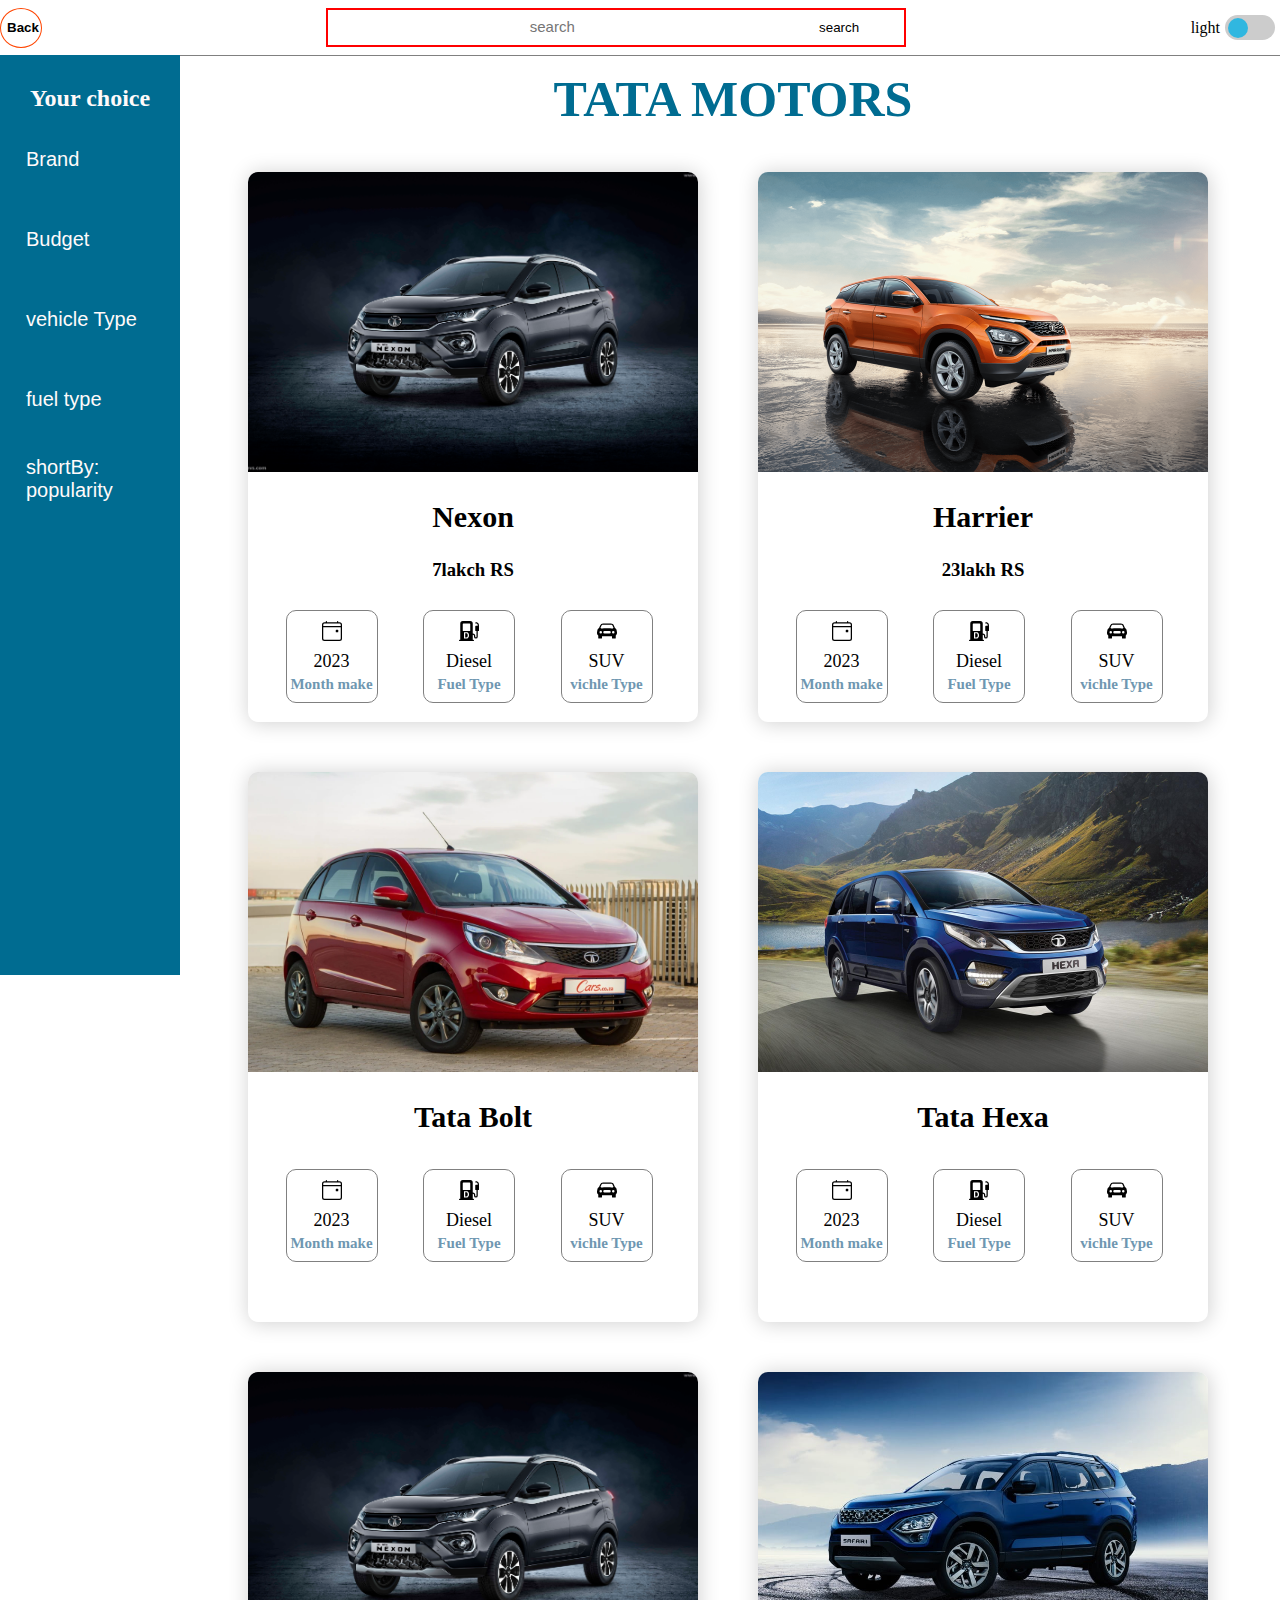
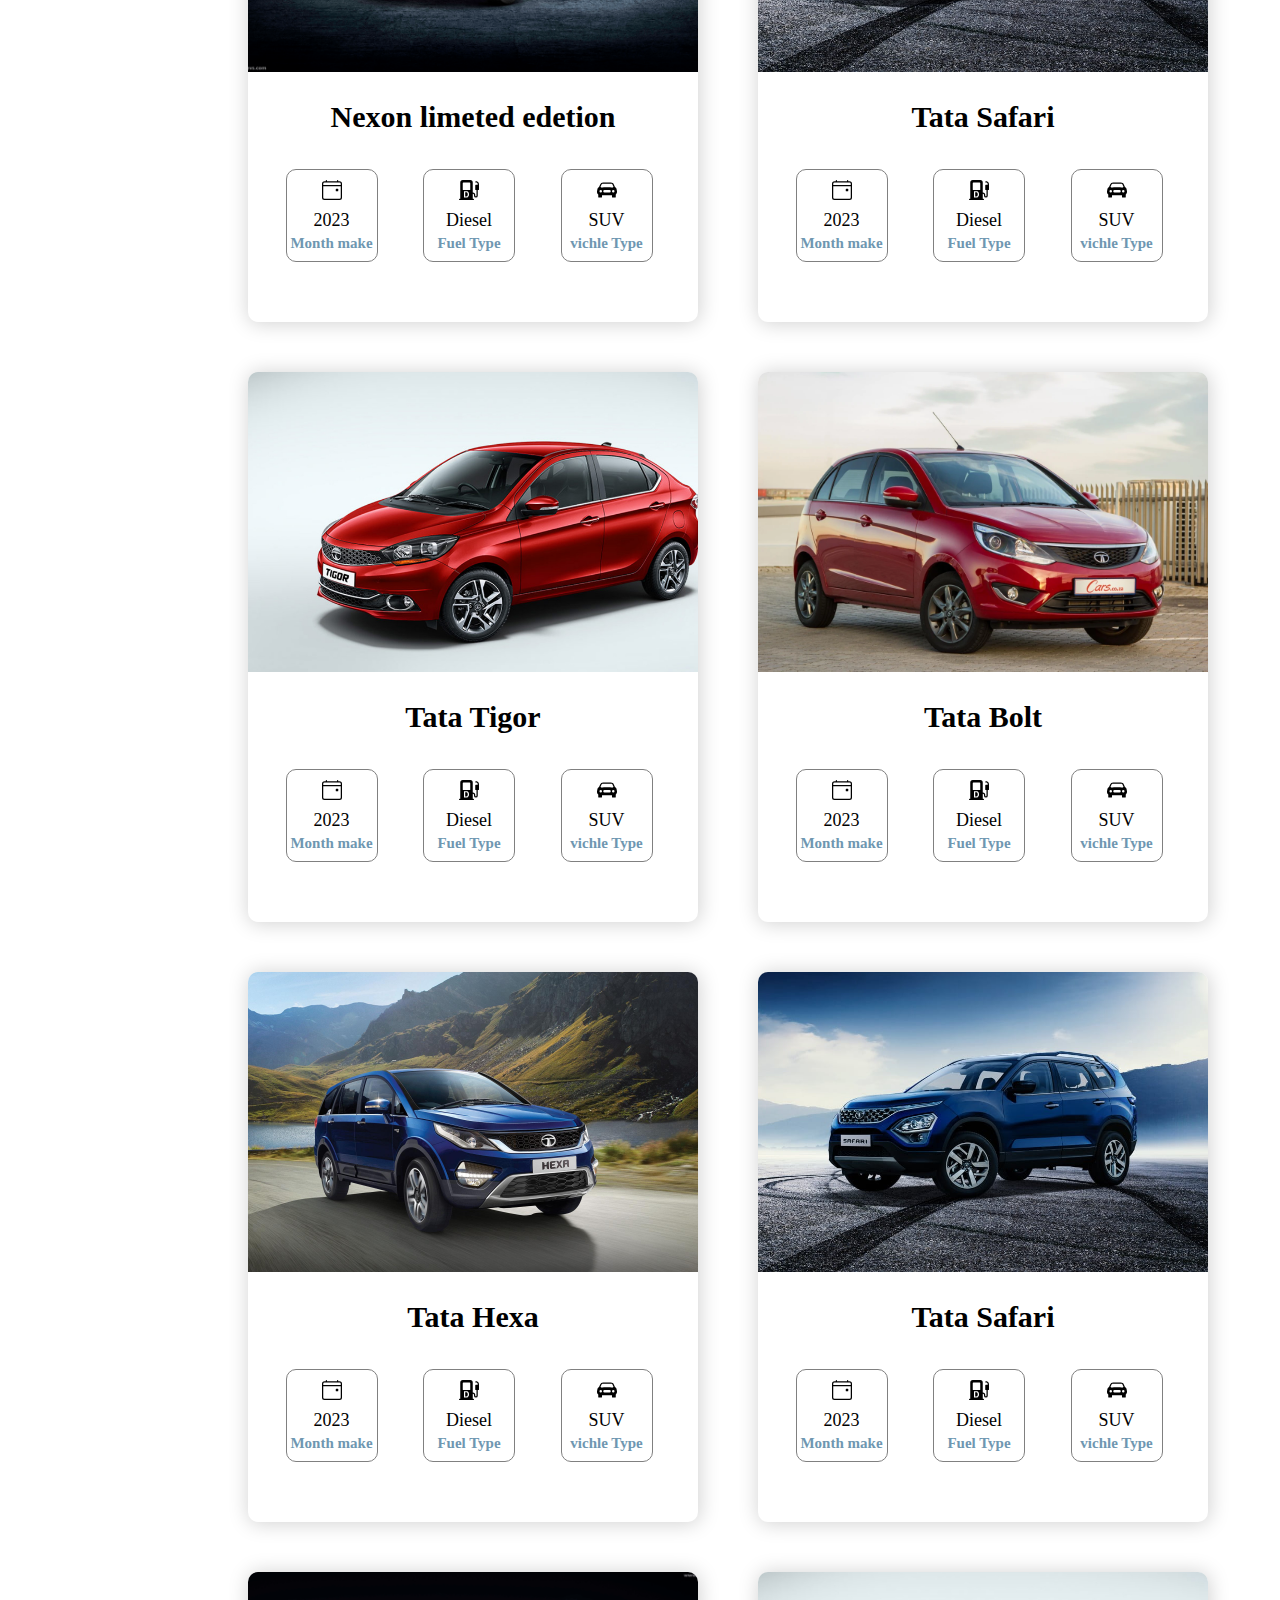
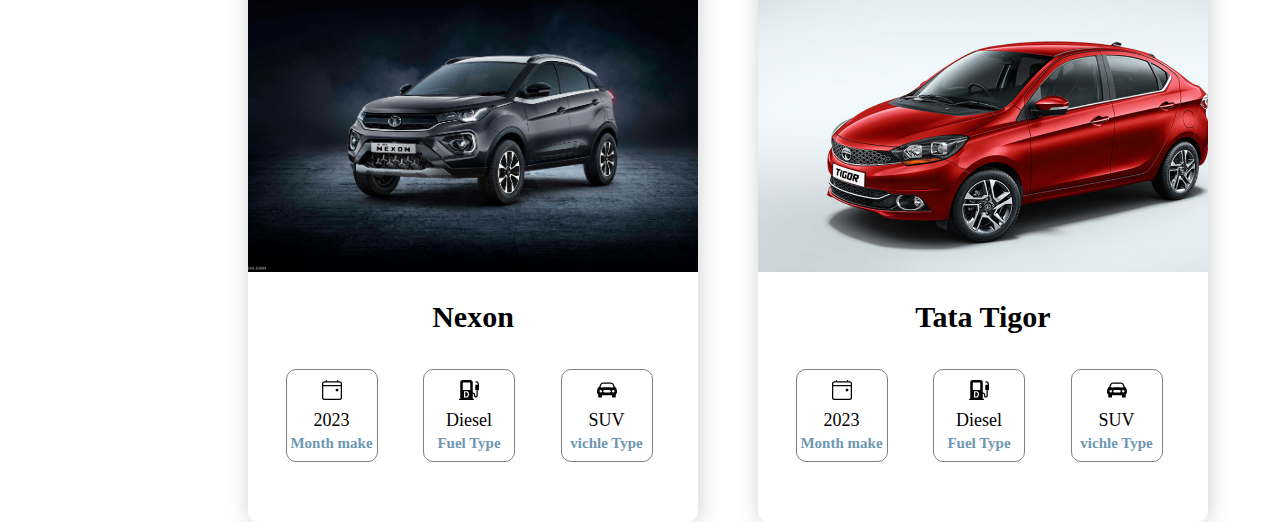
==== newcar.html @ ddf0e942 "first commit" ====
<!DOCTYPE html>
<html lang="en">
  <head>
    <meta charset="UTF-8" />
    <meta name="viewport" content="width=device-width, initial-scale=1.0" />
    <link rel="stylesheet" href="newcar.css" />
    <title>New Car</title>
  </head>
  <body id="bgcolor">
    <div class="root">
      <div class="header">
        <a href="index.html">
        <input type="button" value="Back" id="Back" /> </a>
        <div class="search-bar">
          <input type="search" id="search" placeholder="search" />
          <button type="button">search</button>
        </div>
        <div class="mode">
          <p id="text">light</p>
          <input type="checkbox" id="button" onclick="dark()" />
          <label for="button" class="mode2"> </label>
        </div>
      </div>

      <div class="aside">
        <h2>Your choice</h2>
        <div class="filters">
          <button>Brand</button>
          <button>Budget</button>
          <button>vehicle Type</button>
          <button>fuel type</button>
          <button>shortBy: popularity</button>
        </div>
      </div>
      <div class="heading"><h1>TATA MOTORS</h1></div>
      <div class="contain">
        <div class="cars">
          <img src="Tata-Nexon.jpg" alt="" />
          <h2>Nexon</h2>
          <h3>7lakch RS</h3>

          <div class="vicle-info">
            <div id="month">
              <svg
                xmlns="http://www.w3.org/2000/svg"
                fill="currentColor"
                class="bi bi-calendar4-event"
                viewBox="0 0 16 16"
              >
                <path
                  d="M3.5 0a.5.5 0 0 1 .5.5V1h8V.5a.5.5 0 0 1 1 0V1h1a2 2 0 0 1 2 2v11a2 2 0 0 1-2 2H2a2 2 0 0 1-2-2V3a2 2 0 0 1 2-2h1V.5a.5.5 0 0 1 .5-.5zM2 2a1 1 0 0 0-1 1v1h14V3a1 1 0 0 0-1-1H2zm13 3H1v9a1 1 0 0 0 1 1h12a1 1 0 0 0 1-1V5z"
                />
                <path
                  d="M11 7.5a.5.5 0 0 1 .5-.5h1a.5.5 0 0 1 .5.5v1a.5.5 0 0 1-.5.5h-1a.5.5 0 0 1-.5-.5v-1z"
                />
              </svg>

              <p id="value">2023</p>
              <p id="fixed-p">Month make</p>
            </div>

            <div id="month">
              <svg
                xmlns="http://www.w3.org/2000/svg"
                fill="currentColor"
                class="bi bi-calendar4-event"
                viewBox="0 0 16 16"
              >
                <path
                  d="M4.974 9.806h.692c.306 0 .556.063.75.19.198.127.343.317.437.568.096.252.144.565.144.941 0 .284-.027.53-.083.74-.053.21-.133.386-.241.528a.986.986 0 0 1-.412.315 1.575 1.575 0 0 1-.595.103h-.692V9.806Z"
                />
                <path
                  d="M1 2a2 2 0 0 1 2-2h6a2 2 0 0 1 2 2v8a2 2 0 0 1 2 2v.5a.5.5 0 0 0 1 0V8h-.5a.5.5 0 0 1-.5-.5V4.375a.5.5 0 0 1 .5-.5h1.495c-.011-.476-.053-.894-.201-1.222a.97.97 0 0 0-.394-.458c-.184-.11-.464-.195-.9-.195a.5.5 0 0 1 0-1c.564 0 1.034.11 1.412.336.383.228.634.551.794.907.295.655.294 1.465.294 2.081V7.5a.5.5 0 0 1-.5.5H15v4.5a1.5 1.5 0 0 1-3 0V12a1 1 0 0 0-1-1v4h.5a.5.5 0 0 1 0 1H.5a.5.5 0 0 1 0-1H1V2Zm2 .5v5a.5.5 0 0 0 .5.5h5a.5.5 0 0 0 .5-.5v-5a.5.5 0 0 0-.5-.5h-5a.5.5 0 0 0-.5.5ZM4 9v5h1.796c.496 0 .906-.099 1.23-.297.327-.197.571-.484.732-.86.161-.377.242-.828.242-1.356 0-.525-.08-.973-.242-1.344a1.775 1.775 0 0 0-.725-.85C6.71 9.098 6.296 9 5.796 9H4Z"
                />
              </svg>

              <p id="value">Diesel</p>
              <p id="fixed-p">Fuel Type</p>
            </div>

            <div id="month">
              <svg
                xmlns="http://www.w3.org/2000/svg"
                fill="currentColor"
                class="bi bi-calendar4-event"
                viewBox="0 0 16 16"
              >
                <path
                  d="M2.52 3.515A2.5 2.5 0 0 1 4.82 2h6.362c1 0 1.904.596 2.298 1.515l.792 1.848c.075.175.21.319.38.404.5.25.855.715.965 1.262l.335 1.679c.033.161.049.325.049.49v.413c0 .814-.39 1.543-1 1.997V13.5a.5.5 0 0 1-.5.5h-2a.5.5 0 0 1-.5-.5v-1.338c-1.292.048-2.745.088-4 .088s-2.708-.04-4-.088V13.5a.5.5 0 0 1-.5.5h-2a.5.5 0 0 1-.5-.5v-1.892c-.61-.454-1-1.183-1-1.997v-.413a2.5 2.5 0 0 1 .049-.49l.335-1.68c.11-.546.465-1.012.964-1.261a.807.807 0 0 0 .381-.404l.792-1.848ZM3 10a1 1 0 1 0 0-2 1 1 0 0 0 0 2Zm10 0a1 1 0 1 0 0-2 1 1 0 0 0 0 2ZM6 8a1 1 0 0 0 0 2h4a1 1 0 1 0 0-2H6ZM2.906 5.189a.51.51 0 0 0 .497.731c.91-.073 3.35-.17 4.597-.17 1.247 0 3.688.097 4.597.17a.51.51 0 0 0 .497-.731l-.956-1.913A.5.5 0 0 0 11.691 3H4.309a.5.5 0 0 0-.447.276L2.906 5.19Z"
                />
              </svg>

              <p id="value">SUV</p>
              <p id="fixed-p">vichle Type</p>
            </div>
          </div>
        </div>

        <div class="cars">
          <img src="tata harrier.png" alt="" />
        
          <h2>Harrier</h2>
          <h3>23lakh RS</h3>
          <div class="vicle-info">
            <div id="month">
              <svg
                xmlns="http://www.w3.org/2000/svg"
                fill="currentColor"
                class="bi bi-calendar4-event"
                viewBox="0 0 16 16"
              >
                <path
                  d="M3.5 0a.5.5 0 0 1 .5.5V1h8V.5a.5.5 0 0 1 1 0V1h1a2 2 0 0 1 2 2v11a2 2 0 0 1-2 2H2a2 2 0 0 1-2-2V3a2 2 0 0 1 2-2h1V.5a.5.5 0 0 1 .5-.5zM2 2a1 1 0 0 0-1 1v1h14V3a1 1 0 0 0-1-1H2zm13 3H1v9a1 1 0 0 0 1 1h12a1 1 0 0 0 1-1V5z"
                />
                <path
                  d="M11 7.5a.5.5 0 0 1 .5-.5h1a.5.5 0 0 1 .5.5v1a.5.5 0 0 1-.5.5h-1a.5.5 0 0 1-.5-.5v-1z"
                />
              </svg>

              <p id="value">2023</p>
              <p id="fixed-p">Month make</p>
            </div>

            <div id="month">
              <svg
                xmlns="http://www.w3.org/2000/svg"
                fill="currentColor"
                class="bi bi-calendar4-event"
                viewBox="0 0 16 16"
              >
                <path
                  d="M4.974 9.806h.692c.306 0 .556.063.75.19.198.127.343.317.437.568.096.252.144.565.144.941 0 .284-.027.53-.083.74-.053.21-.133.386-.241.528a.986.986 0 0 1-.412.315 1.575 1.575 0 0 1-.595.103h-.692V9.806Z"
                />
                <path
                  d="M1 2a2 2 0 0 1 2-2h6a2 2 0 0 1 2 2v8a2 2 0 0 1 2 2v.5a.5.5 0 0 0 1 0V8h-.5a.5.5 0 0 1-.5-.5V4.375a.5.5 0 0 1 .5-.5h1.495c-.011-.476-.053-.894-.201-1.222a.97.97 0 0 0-.394-.458c-.184-.11-.464-.195-.9-.195a.5.5 0 0 1 0-1c.564 0 1.034.11 1.412.336.383.228.634.551.794.907.295.655.294 1.465.294 2.081V7.5a.5.5 0 0 1-.5.5H15v4.5a1.5 1.5 0 0 1-3 0V12a1 1 0 0 0-1-1v4h.5a.5.5 0 0 1 0 1H.5a.5.5 0 0 1 0-1H1V2Zm2 .5v5a.5.5 0 0 0 .5.5h5a.5.5 0 0 0 .5-.5v-5a.5.5 0 0 0-.5-.5h-5a.5.5 0 0 0-.5.5ZM4 9v5h1.796c.496 0 .906-.099 1.23-.297.327-.197.571-.484.732-.86.161-.377.242-.828.242-1.356 0-.525-.08-.973-.242-1.344a1.775 1.775 0 0 0-.725-.85C6.71 9.098 6.296 9 5.796 9H4Z"
                />
              </svg>

              <p id="value">Diesel</p>
              <p id="fixed-p">Fuel Type</p>
            </div>

            <div id="month">
              <svg
                xmlns="http://www.w3.org/2000/svg"
                fill="currentColor"
                class="bi bi-calendar4-event"
                viewBox="0 0 16 16"
              >
                <path
                  d="M2.52 3.515A2.5 2.5 0 0 1 4.82 2h6.362c1 0 1.904.596 2.298 1.515l.792 1.848c.075.175.21.319.38.404.5.25.855.715.965 1.262l.335 1.679c.033.161.049.325.049.49v.413c0 .814-.39 1.543-1 1.997V13.5a.5.5 0 0 1-.5.5h-2a.5.5 0 0 1-.5-.5v-1.338c-1.292.048-2.745.088-4 .088s-2.708-.04-4-.088V13.5a.5.5 0 0 1-.5.5h-2a.5.5 0 0 1-.5-.5v-1.892c-.61-.454-1-1.183-1-1.997v-.413a2.5 2.5 0 0 1 .049-.49l.335-1.68c.11-.546.465-1.012.964-1.261a.807.807 0 0 0 .381-.404l.792-1.848ZM3 10a1 1 0 1 0 0-2 1 1 0 0 0 0 2Zm10 0a1 1 0 1 0 0-2 1 1 0 0 0 0 2ZM6 8a1 1 0 0 0 0 2h4a1 1 0 1 0 0-2H6ZM2.906 5.189a.51.51 0 0 0 .497.731c.91-.073 3.35-.17 4.597-.17 1.247 0 3.688.097 4.597.17a.51.51 0 0 0 .497-.731l-.956-1.913A.5.5 0 0 0 11.691 3H4.309a.5.5 0 0 0-.447.276L2.906 5.19Z"
                />
              </svg>

              <p id="value">SUV</p>
              <p id="fixed-p">vichle Type</p>
            </div>
          </div>
        </div>

        <div class="cars">
          <img src="Tata-Bolt.webp" alt="" />
          <h2>Tata Bolt</h2>
          <div class="vicle-info">
            <div id="month">
              <svg
                xmlns="http://www.w3.org/2000/svg"
                fill="currentColor"
                class="bi bi-calendar4-event"
                viewBox="0 0 16 16"
              >
                <path
                  d="M3.5 0a.5.5 0 0 1 .5.5V1h8V.5a.5.5 0 0 1 1 0V1h1a2 2 0 0 1 2 2v11a2 2 0 0 1-2 2H2a2 2 0 0 1-2-2V3a2 2 0 0 1 2-2h1V.5a.5.5 0 0 1 .5-.5zM2 2a1 1 0 0 0-1 1v1h14V3a1 1 0 0 0-1-1H2zm13 3H1v9a1 1 0 0 0 1 1h12a1 1 0 0 0 1-1V5z"
                />
                <path
                  d="M11 7.5a.5.5 0 0 1 .5-.5h1a.5.5 0 0 1 .5.5v1a.5.5 0 0 1-.5.5h-1a.5.5 0 0 1-.5-.5v-1z"
                />
              </svg>

              <p id="value">2023</p>
              <p id="fixed-p">Month make</p>
            </div>

            <div id="month">
              <svg
                xmlns="http://www.w3.org/2000/svg"
                fill="currentColor"
                class="bi bi-calendar4-event"
                viewBox="0 0 16 16"
              >
                <path
                  d="M4.974 9.806h.692c.306 0 .556.063.75.19.198.127.343.317.437.568.096.252.144.565.144.941 0 .284-.027.53-.083.74-.053.21-.133.386-.241.528a.986.986 0 0 1-.412.315 1.575 1.575 0 0 1-.595.103h-.692V9.806Z"
                />
                <path
                  d="M1 2a2 2 0 0 1 2-2h6a2 2 0 0 1 2 2v8a2 2 0 0 1 2 2v.5a.5.5 0 0 0 1 0V8h-.5a.5.5 0 0 1-.5-.5V4.375a.5.5 0 0 1 .5-.5h1.495c-.011-.476-.053-.894-.201-1.222a.97.97 0 0 0-.394-.458c-.184-.11-.464-.195-.9-.195a.5.5 0 0 1 0-1c.564 0 1.034.11 1.412.336.383.228.634.551.794.907.295.655.294 1.465.294 2.081V7.5a.5.5 0 0 1-.5.5H15v4.5a1.5 1.5 0 0 1-3 0V12a1 1 0 0 0-1-1v4h.5a.5.5 0 0 1 0 1H.5a.5.5 0 0 1 0-1H1V2Zm2 .5v5a.5.5 0 0 0 .5.5h5a.5.5 0 0 0 .5-.5v-5a.5.5 0 0 0-.5-.5h-5a.5.5 0 0 0-.5.5ZM4 9v5h1.796c.496 0 .906-.099 1.23-.297.327-.197.571-.484.732-.86.161-.377.242-.828.242-1.356 0-.525-.08-.973-.242-1.344a1.775 1.775 0 0 0-.725-.85C6.71 9.098 6.296 9 5.796 9H4Z"
                />
              </svg>

              <p id="value">Diesel</p>
              <p id="fixed-p">Fuel Type</p>
            </div>

            <div id="month">
              <svg
                xmlns="http://www.w3.org/2000/svg"
                fill="currentColor"
                class="bi bi-calendar4-event"
                viewBox="0 0 16 16"
              >
                <path
                  d="M2.52 3.515A2.5 2.5 0 0 1 4.82 2h6.362c1 0 1.904.596 2.298 1.515l.792 1.848c.075.175.21.319.38.404.5.25.855.715.965 1.262l.335 1.679c.033.161.049.325.049.49v.413c0 .814-.39 1.543-1 1.997V13.5a.5.5 0 0 1-.5.5h-2a.5.5 0 0 1-.5-.5v-1.338c-1.292.048-2.745.088-4 .088s-2.708-.04-4-.088V13.5a.5.5 0 0 1-.5.5h-2a.5.5 0 0 1-.5-.5v-1.892c-.61-.454-1-1.183-1-1.997v-.413a2.5 2.5 0 0 1 .049-.49l.335-1.68c.11-.546.465-1.012.964-1.261a.807.807 0 0 0 .381-.404l.792-1.848ZM3 10a1 1 0 1 0 0-2 1 1 0 0 0 0 2Zm10 0a1 1 0 1 0 0-2 1 1 0 0 0 0 2ZM6 8a1 1 0 0 0 0 2h4a1 1 0 1 0 0-2H6ZM2.906 5.189a.51.51 0 0 0 .497.731c.91-.073 3.35-.17 4.597-.17 1.247 0 3.688.097 4.597.17a.51.51 0 0 0 .497-.731l-.956-1.913A.5.5 0 0 0 11.691 3H4.309a.5.5 0 0 0-.447.276L2.906 5.19Z"
                />
              </svg>

              <p id="value">SUV</p>
              <p id="fixed-p">vichle Type</p>
            </div>
          </div>
        </div>

        <div class="cars">
          <img src="tata-hexa.jpg" alt="" />
          <h2>Tata Hexa</h2>
          <div class="vicle-info">
            <div id="month">
              <svg
                xmlns="http://www.w3.org/2000/svg"
                fill="currentColor"
                class="bi bi-calendar4-event"
                viewBox="0 0 16 16"
              >
                <path
                  d="M3.5 0a.5.5 0 0 1 .5.5V1h8V.5a.5.5 0 0 1 1 0V1h1a2 2 0 0 1 2 2v11a2 2 0 0 1-2 2H2a2 2 0 0 1-2-2V3a2 2 0 0 1 2-2h1V.5a.5.5 0 0 1 .5-.5zM2 2a1 1 0 0 0-1 1v1h14V3a1 1 0 0 0-1-1H2zm13 3H1v9a1 1 0 0 0 1 1h12a1 1 0 0 0 1-1V5z"
                />
                <path
                  d="M11 7.5a.5.5 0 0 1 .5-.5h1a.5.5 0 0 1 .5.5v1a.5.5 0 0 1-.5.5h-1a.5.5 0 0 1-.5-.5v-1z"
                />
              </svg>

              <p id="value">2023</p>
              <p id="fixed-p">Month make</p>
            </div>

            <div id="month">
              <svg
                xmlns="http://www.w3.org/2000/svg"
                fill="currentColor"
                class="bi bi-calendar4-event"
                viewBox="0 0 16 16"
              >
                <path
                  d="M4.974 9.806h.692c.306 0 .556.063.75.19.198.127.343.317.437.568.096.252.144.565.144.941 0 .284-.027.53-.083.74-.053.21-.133.386-.241.528a.986.986 0 0 1-.412.315 1.575 1.575 0 0 1-.595.103h-.692V9.806Z"
                />
                <path
                  d="M1 2a2 2 0 0 1 2-2h6a2 2 0 0 1 2 2v8a2 2 0 0 1 2 2v.5a.5.5 0 0 0 1 0V8h-.5a.5.5 0 0 1-.5-.5V4.375a.5.5 0 0 1 .5-.5h1.495c-.011-.476-.053-.894-.201-1.222a.97.97 0 0 0-.394-.458c-.184-.11-.464-.195-.9-.195a.5.5 0 0 1 0-1c.564 0 1.034.11 1.412.336.383.228.634.551.794.907.295.655.294 1.465.294 2.081V7.5a.5.5 0 0 1-.5.5H15v4.5a1.5 1.5 0 0 1-3 0V12a1 1 0 0 0-1-1v4h.5a.5.5 0 0 1 0 1H.5a.5.5 0 0 1 0-1H1V2Zm2 .5v5a.5.5 0 0 0 .5.5h5a.5.5 0 0 0 .5-.5v-5a.5.5 0 0 0-.5-.5h-5a.5.5 0 0 0-.5.5ZM4 9v5h1.796c.496 0 .906-.099 1.23-.297.327-.197.571-.484.732-.86.161-.377.242-.828.242-1.356 0-.525-.08-.973-.242-1.344a1.775 1.775 0 0 0-.725-.85C6.71 9.098 6.296 9 5.796 9H4Z"
                />
              </svg>

              <p id="value">Diesel</p>
              <p id="fixed-p">Fuel Type</p>
            </div>

            <div id="month">
              <svg
                xmlns="http://www.w3.org/2000/svg"
                fill="currentColor"
                class="bi bi-calendar4-event"
                viewBox="0 0 16 16"
              >
                <path
                  d="M2.52 3.515A2.5 2.5 0 0 1 4.82 2h6.362c1 0 1.904.596 2.298 1.515l.792 1.848c.075.175.21.319.38.404.5.25.855.715.965 1.262l.335 1.679c.033.161.049.325.049.49v.413c0 .814-.39 1.543-1 1.997V13.5a.5.5 0 0 1-.5.5h-2a.5.5 0 0 1-.5-.5v-1.338c-1.292.048-2.745.088-4 .088s-2.708-.04-4-.088V13.5a.5.5 0 0 1-.5.5h-2a.5.5 0 0 1-.5-.5v-1.892c-.61-.454-1-1.183-1-1.997v-.413a2.5 2.5 0 0 1 .049-.49l.335-1.68c.11-.546.465-1.012.964-1.261a.807.807 0 0 0 .381-.404l.792-1.848ZM3 10a1 1 0 1 0 0-2 1 1 0 0 0 0 2Zm10 0a1 1 0 1 0 0-2 1 1 0 0 0 0 2ZM6 8a1 1 0 0 0 0 2h4a1 1 0 1 0 0-2H6ZM2.906 5.189a.51.51 0 0 0 .497.731c.91-.073 3.35-.17 4.597-.17 1.247 0 3.688.097 4.597.17a.51.51 0 0 0 .497-.731l-.956-1.913A.5.5 0 0 0 11.691 3H4.309a.5.5 0 0 0-.447.276L2.906 5.19Z"
                />
              </svg>

              <p id="value">SUV</p>
              <p id="fixed-p">vichle Type</p>
            </div>
          </div>
        </div>

        <div class="cars">
          <img src="Tata-Nexon.jpg" alt="" />
          <h2>Nexon limeted edetion</h2>
          <div class="vicle-info">
            <div id="month">
              <svg
                xmlns="http://www.w3.org/2000/svg"
                fill="currentColor"
                class="bi bi-calendar4-event"
                viewBox="0 0 16 16"
              >
                <path
                  d="M3.5 0a.5.5 0 0 1 .5.5V1h8V.5a.5.5 0 0 1 1 0V1h1a2 2 0 0 1 2 2v11a2 2 0 0 1-2 2H2a2 2 0 0 1-2-2V3a2 2 0 0 1 2-2h1V.5a.5.5 0 0 1 .5-.5zM2 2a1 1 0 0 0-1 1v1h14V3a1 1 0 0 0-1-1H2zm13 3H1v9a1 1 0 0 0 1 1h12a1 1 0 0 0 1-1V5z"
                />
                <path
                  d="M11 7.5a.5.5 0 0 1 .5-.5h1a.5.5 0 0 1 .5.5v1a.5.5 0 0 1-.5.5h-1a.5.5 0 0 1-.5-.5v-1z"
                />
              </svg>

              <p id="value">2023</p>
              <p id="fixed-p">Month make</p>
            </div>

            <div id="month">
              <svg
                xmlns="http://www.w3.org/2000/svg"
                fill="currentColor"
                class="bi bi-calendar4-event"
                viewBox="0 0 16 16"
              >
                <path
                  d="M4.974 9.806h.692c.306 0 .556.063.75.19.198.127.343.317.437.568.096.252.144.565.144.941 0 .284-.027.53-.083.74-.053.21-.133.386-.241.528a.986.986 0 0 1-.412.315 1.575 1.575 0 0 1-.595.103h-.692V9.806Z"
                />
                <path
                  d="M1 2a2 2 0 0 1 2-2h6a2 2 0 0 1 2 2v8a2 2 0 0 1 2 2v.5a.5.5 0 0 0 1 0V8h-.5a.5.5 0 0 1-.5-.5V4.375a.5.5 0 0 1 .5-.5h1.495c-.011-.476-.053-.894-.201-1.222a.97.97 0 0 0-.394-.458c-.184-.11-.464-.195-.9-.195a.5.5 0 0 1 0-1c.564 0 1.034.11 1.412.336.383.228.634.551.794.907.295.655.294 1.465.294 2.081V7.5a.5.5 0 0 1-.5.5H15v4.5a1.5 1.5 0 0 1-3 0V12a1 1 0 0 0-1-1v4h.5a.5.5 0 0 1 0 1H.5a.5.5 0 0 1 0-1H1V2Zm2 .5v5a.5.5 0 0 0 .5.5h5a.5.5 0 0 0 .5-.5v-5a.5.5 0 0 0-.5-.5h-5a.5.5 0 0 0-.5.5ZM4 9v5h1.796c.496 0 .906-.099 1.23-.297.327-.197.571-.484.732-.86.161-.377.242-.828.242-1.356 0-.525-.08-.973-.242-1.344a1.775 1.775 0 0 0-.725-.85C6.71 9.098 6.296 9 5.796 9H4Z"
                />
              </svg>

              <p id="value">Diesel</p>
              <p id="fixed-p">Fuel Type</p>
            </div>

            <div id="month">
              <svg
                xmlns="http://www.w3.org/2000/svg"
                fill="currentColor"
                class="bi bi-calendar4-event"
                viewBox="0 0 16 16"
              >
                <path
                  d="M2.52 3.515A2.5 2.5 0 0 1 4.82 2h6.362c1 0 1.904.596 2.298 1.515l.792 1.848c.075.175.21.319.38.404.5.25.855.715.965 1.262l.335 1.679c.033.161.049.325.049.49v.413c0 .814-.39 1.543-1 1.997V13.5a.5.5 0 0 1-.5.5h-2a.5.5 0 0 1-.5-.5v-1.338c-1.292.048-2.745.088-4 .088s-2.708-.04-4-.088V13.5a.5.5 0 0 1-.5.5h-2a.5.5 0 0 1-.5-.5v-1.892c-.61-.454-1-1.183-1-1.997v-.413a2.5 2.5 0 0 1 .049-.49l.335-1.68c.11-.546.465-1.012.964-1.261a.807.807 0 0 0 .381-.404l.792-1.848ZM3 10a1 1 0 1 0 0-2 1 1 0 0 0 0 2Zm10 0a1 1 0 1 0 0-2 1 1 0 0 0 0 2ZM6 8a1 1 0 0 0 0 2h4a1 1 0 1 0 0-2H6ZM2.906 5.189a.51.51 0 0 0 .497.731c.91-.073 3.35-.17 4.597-.17 1.247 0 3.688.097 4.597.17a.51.51 0 0 0 .497-.731l-.956-1.913A.5.5 0 0 0 11.691 3H4.309a.5.5 0 0 0-.447.276L2.906 5.19Z"
                />
              </svg>

              <p id="value">SUV</p>
              <p id="fixed-p">vichle Type</p>
            </div>
          </div>
        </div>

        <div class="cars">
          <img src="Tata-Safari  1.jpg" alt="" />
          <h2>Tata Safari</h2>
          <div class="vicle-info">
            <div id="month">
              <svg
                xmlns="http://www.w3.org/2000/svg"
                fill="currentColor"
                class="bi bi-calendar4-event"
                viewBox="0 0 16 16"
              >
                <path
                  d="M3.5 0a.5.5 0 0 1 .5.5V1h8V.5a.5.5 0 0 1 1 0V1h1a2 2 0 0 1 2 2v11a2 2 0 0 1-2 2H2a2 2 0 0 1-2-2V3a2 2 0 0 1 2-2h1V.5a.5.5 0 0 1 .5-.5zM2 2a1 1 0 0 0-1 1v1h14V3a1 1 0 0 0-1-1H2zm13 3H1v9a1 1 0 0 0 1 1h12a1 1 0 0 0 1-1V5z"
                />
                <path
                  d="M11 7.5a.5.5 0 0 1 .5-.5h1a.5.5 0 0 1 .5.5v1a.5.5 0 0 1-.5.5h-1a.5.5 0 0 1-.5-.5v-1z"
                />
              </svg>

              <p id="value">2023</p>
              <p id="fixed-p">Month make</p>
            </div>

            <div id="month">
              <svg
                xmlns="http://www.w3.org/2000/svg"
                fill="currentColor"
                class="bi bi-calendar4-event"
                viewBox="0 0 16 16"
              >
                <path
                  d="M4.974 9.806h.692c.306 0 .556.063.75.19.198.127.343.317.437.568.096.252.144.565.144.941 0 .284-.027.53-.083.74-.053.21-.133.386-.241.528a.986.986 0 0 1-.412.315 1.575 1.575 0 0 1-.595.103h-.692V9.806Z"
                />
                <path
                  d="M1 2a2 2 0 0 1 2-2h6a2 2 0 0 1 2 2v8a2 2 0 0 1 2 2v.5a.5.5 0 0 0 1 0V8h-.5a.5.5 0 0 1-.5-.5V4.375a.5.5 0 0 1 .5-.5h1.495c-.011-.476-.053-.894-.201-1.222a.97.97 0 0 0-.394-.458c-.184-.11-.464-.195-.9-.195a.5.5 0 0 1 0-1c.564 0 1.034.11 1.412.336.383.228.634.551.794.907.295.655.294 1.465.294 2.081V7.5a.5.5 0 0 1-.5.5H15v4.5a1.5 1.5 0 0 1-3 0V12a1 1 0 0 0-1-1v4h.5a.5.5 0 0 1 0 1H.5a.5.5 0 0 1 0-1H1V2Zm2 .5v5a.5.5 0 0 0 .5.5h5a.5.5 0 0 0 .5-.5v-5a.5.5 0 0 0-.5-.5h-5a.5.5 0 0 0-.5.5ZM4 9v5h1.796c.496 0 .906-.099 1.23-.297.327-.197.571-.484.732-.86.161-.377.242-.828.242-1.356 0-.525-.08-.973-.242-1.344a1.775 1.775 0 0 0-.725-.85C6.71 9.098 6.296 9 5.796 9H4Z"
                />
              </svg>

              <p id="value">Diesel</p>
              <p id="fixed-p">Fuel Type</p>
            </div>

            <div id="month">
              <svg
                xmlns="http://www.w3.org/2000/svg"
                fill="currentColor"
                class="bi bi-calendar4-event"
                viewBox="0 0 16 16"
              >
                <path
                  d="M2.52 3.515A2.5 2.5 0 0 1 4.82 2h6.362c1 0 1.904.596 2.298 1.515l.792 1.848c.075.175.21.319.38.404.5.25.855.715.965 1.262l.335 1.679c.033.161.049.325.049.49v.413c0 .814-.39 1.543-1 1.997V13.5a.5.5 0 0 1-.5.5h-2a.5.5 0 0 1-.5-.5v-1.338c-1.292.048-2.745.088-4 .088s-2.708-.04-4-.088V13.5a.5.5 0 0 1-.5.5h-2a.5.5 0 0 1-.5-.5v-1.892c-.61-.454-1-1.183-1-1.997v-.413a2.5 2.5 0 0 1 .049-.49l.335-1.68c.11-.546.465-1.012.964-1.261a.807.807 0 0 0 .381-.404l.792-1.848ZM3 10a1 1 0 1 0 0-2 1 1 0 0 0 0 2Zm10 0a1 1 0 1 0 0-2 1 1 0 0 0 0 2ZM6 8a1 1 0 0 0 0 2h4a1 1 0 1 0 0-2H6ZM2.906 5.189a.51.51 0 0 0 .497.731c.91-.073 3.35-.17 4.597-.17 1.247 0 3.688.097 4.597.17a.51.51 0 0 0 .497-.731l-.956-1.913A.5.5 0 0 0 11.691 3H4.309a.5.5 0 0 0-.447.276L2.906 5.19Z"
                />
              </svg>

              <p id="value">SUV</p>
              <p id="fixed-p">vichle Type</p>
            </div>
          </div>
        </div>

        <div class="cars">
          <img src="Tata_Tigor.jpg" alt="" />
          <h2>Tata Tigor</h2>
          <div class="vicle-info">
            <div id="month">
              <svg
                xmlns="http://www.w3.org/2000/svg"
                fill="currentColor"
                class="bi bi-calendar4-event"
                viewBox="0 0 16 16"
              >
                <path
                  d="M3.5 0a.5.5 0 0 1 .5.5V1h8V.5a.5.5 0 0 1 1 0V1h1a2 2 0 0 1 2 2v11a2 2 0 0 1-2 2H2a2 2 0 0 1-2-2V3a2 2 0 0 1 2-2h1V.5a.5.5 0 0 1 .5-.5zM2 2a1 1 0 0 0-1 1v1h14V3a1 1 0 0 0-1-1H2zm13 3H1v9a1 1 0 0 0 1 1h12a1 1 0 0 0 1-1V5z"
                />
                <path
                  d="M11 7.5a.5.5 0 0 1 .5-.5h1a.5.5 0 0 1 .5.5v1a.5.5 0 0 1-.5.5h-1a.5.5 0 0 1-.5-.5v-1z"
                />
              </svg>

              <p id="value">2023</p>
              <p id="fixed-p">Month make</p>
            </div>

            <div id="month">
              <svg
                xmlns="http://www.w3.org/2000/svg"
                fill="currentColor"
                class="bi bi-calendar4-event"
                viewBox="0 0 16 16"
              >
                <path
                  d="M4.974 9.806h.692c.306 0 .556.063.75.19.198.127.343.317.437.568.096.252.144.565.144.941 0 .284-.027.53-.083.74-.053.21-.133.386-.241.528a.986.986 0 0 1-.412.315 1.575 1.575 0 0 1-.595.103h-.692V9.806Z"
                />
                <path
                  d="M1 2a2 2 0 0 1 2-2h6a2 2 0 0 1 2 2v8a2 2 0 0 1 2 2v.5a.5.5 0 0 0 1 0V8h-.5a.5.5 0 0 1-.5-.5V4.375a.5.5 0 0 1 .5-.5h1.495c-.011-.476-.053-.894-.201-1.222a.97.97 0 0 0-.394-.458c-.184-.11-.464-.195-.9-.195a.5.5 0 0 1 0-1c.564 0 1.034.11 1.412.336.383.228.634.551.794.907.295.655.294 1.465.294 2.081V7.5a.5.5 0 0 1-.5.5H15v4.5a1.5 1.5 0 0 1-3 0V12a1 1 0 0 0-1-1v4h.5a.5.5 0 0 1 0 1H.5a.5.5 0 0 1 0-1H1V2Zm2 .5v5a.5.5 0 0 0 .5.5h5a.5.5 0 0 0 .5-.5v-5a.5.5 0 0 0-.5-.5h-5a.5.5 0 0 0-.5.5ZM4 9v5h1.796c.496 0 .906-.099 1.23-.297.327-.197.571-.484.732-.86.161-.377.242-.828.242-1.356 0-.525-.08-.973-.242-1.344a1.775 1.775 0 0 0-.725-.85C6.71 9.098 6.296 9 5.796 9H4Z"
                />
              </svg>

              <p id="value">Diesel</p>
              <p id="fixed-p">Fuel Type</p>
            </div>

            <div id="month">
              <svg
                xmlns="http://www.w3.org/2000/svg"
                fill="currentColor"
                class="bi bi-calendar4-event"
                viewBox="0 0 16 16"
              >
                <path
                  d="M2.52 3.515A2.5 2.5 0 0 1 4.82 2h6.362c1 0 1.904.596 2.298 1.515l.792 1.848c.075.175.21.319.38.404.5.25.855.715.965 1.262l.335 1.679c.033.161.049.325.049.49v.413c0 .814-.39 1.543-1 1.997V13.5a.5.5 0 0 1-.5.5h-2a.5.5 0 0 1-.5-.5v-1.338c-1.292.048-2.745.088-4 .088s-2.708-.04-4-.088V13.5a.5.5 0 0 1-.5.5h-2a.5.5 0 0 1-.5-.5v-1.892c-.61-.454-1-1.183-1-1.997v-.413a2.5 2.5 0 0 1 .049-.49l.335-1.68c.11-.546.465-1.012.964-1.261a.807.807 0 0 0 .381-.404l.792-1.848ZM3 10a1 1 0 1 0 0-2 1 1 0 0 0 0 2Zm10 0a1 1 0 1 0 0-2 1 1 0 0 0 0 2ZM6 8a1 1 0 0 0 0 2h4a1 1 0 1 0 0-2H6ZM2.906 5.189a.51.51 0 0 0 .497.731c.91-.073 3.35-.17 4.597-.17 1.247 0 3.688.097 4.597.17a.51.51 0 0 0 .497-.731l-.956-1.913A.5.5 0 0 0 11.691 3H4.309a.5.5 0 0 0-.447.276L2.906 5.19Z"
                />
              </svg>

              <p id="value">SUV</p>
              <p id="fixed-p">vichle Type</p>
            </div>
          </div>
        </div>

        <div class="cars">
          <img src="Tata-Bolt.webp" alt="" />
          <h2>Tata Bolt</h2>
          <div class="vicle-info">
            <div id="month">
              <svg
                xmlns="http://www.w3.org/2000/svg"
                fill="currentColor"
                class="bi bi-calendar4-event"
                viewBox="0 0 16 16"
              >
                <path
                  d="M3.5 0a.5.5 0 0 1 .5.5V1h8V.5a.5.5 0 0 1 1 0V1h1a2 2 0 0 1 2 2v11a2 2 0 0 1-2 2H2a2 2 0 0 1-2-2V3a2 2 0 0 1 2-2h1V.5a.5.5 0 0 1 .5-.5zM2 2a1 1 0 0 0-1 1v1h14V3a1 1 0 0 0-1-1H2zm13 3H1v9a1 1 0 0 0 1 1h12a1 1 0 0 0 1-1V5z"
                />
                <path
                  d="M11 7.5a.5.5 0 0 1 .5-.5h1a.5.5 0 0 1 .5.5v1a.5.5 0 0 1-.5.5h-1a.5.5 0 0 1-.5-.5v-1z"
                />
              </svg>

              <p id="value">2023</p>
              <p id="fixed-p">Month make</p>
            </div>

            <div id="month">
              <svg
                xmlns="http://www.w3.org/2000/svg"
                fill="currentColor"
                class="bi bi-calendar4-event"
                viewBox="0 0 16 16"
              >
                <path
                  d="M4.974 9.806h.692c.306 0 .556.063.75.19.198.127.343.317.437.568.096.252.144.565.144.941 0 .284-.027.53-.083.74-.053.21-.133.386-.241.528a.986.986 0 0 1-.412.315 1.575 1.575 0 0 1-.595.103h-.692V9.806Z"
                />
                <path
                  d="M1 2a2 2 0 0 1 2-2h6a2 2 0 0 1 2 2v8a2 2 0 0 1 2 2v.5a.5.5 0 0 0 1 0V8h-.5a.5.5 0 0 1-.5-.5V4.375a.5.5 0 0 1 .5-.5h1.495c-.011-.476-.053-.894-.201-1.222a.97.97 0 0 0-.394-.458c-.184-.11-.464-.195-.9-.195a.5.5 0 0 1 0-1c.564 0 1.034.11 1.412.336.383.228.634.551.794.907.295.655.294 1.465.294 2.081V7.5a.5.5 0 0 1-.5.5H15v4.5a1.5 1.5 0 0 1-3 0V12a1 1 0 0 0-1-1v4h.5a.5.5 0 0 1 0 1H.5a.5.5 0 0 1 0-1H1V2Zm2 .5v5a.5.5 0 0 0 .5.5h5a.5.5 0 0 0 .5-.5v-5a.5.5 0 0 0-.5-.5h-5a.5.5 0 0 0-.5.5ZM4 9v5h1.796c.496 0 .906-.099 1.23-.297.327-.197.571-.484.732-.86.161-.377.242-.828.242-1.356 0-.525-.08-.973-.242-1.344a1.775 1.775 0 0 0-.725-.85C6.71 9.098 6.296 9 5.796 9H4Z"
                />
              </svg>

              <p id="value">Diesel</p>
              <p id="fixed-p">Fuel Type</p>
            </div>

            <div id="month">
              <svg
                xmlns="http://www.w3.org/2000/svg"
                fill="currentColor"
                class="bi bi-calendar4-event"
                viewBox="0 0 16 16"
              >
                <path
                  d="M2.52 3.515A2.5 2.5 0 0 1 4.82 2h6.362c1 0 1.904.596 2.298 1.515l.792 1.848c.075.175.21.319.38.404.5.25.855.715.965 1.262l.335 1.679c.033.161.049.325.049.49v.413c0 .814-.39 1.543-1 1.997V13.5a.5.5 0 0 1-.5.5h-2a.5.5 0 0 1-.5-.5v-1.338c-1.292.048-2.745.088-4 .088s-2.708-.04-4-.088V13.5a.5.5 0 0 1-.5.5h-2a.5.5 0 0 1-.5-.5v-1.892c-.61-.454-1-1.183-1-1.997v-.413a2.5 2.5 0 0 1 .049-.49l.335-1.68c.11-.546.465-1.012.964-1.261a.807.807 0 0 0 .381-.404l.792-1.848ZM3 10a1 1 0 1 0 0-2 1 1 0 0 0 0 2Zm10 0a1 1 0 1 0 0-2 1 1 0 0 0 0 2ZM6 8a1 1 0 0 0 0 2h4a1 1 0 1 0 0-2H6ZM2.906 5.189a.51.51 0 0 0 .497.731c.91-.073 3.35-.17 4.597-.17 1.247 0 3.688.097 4.597.17a.51.51 0 0 0 .497-.731l-.956-1.913A.5.5 0 0 0 11.691 3H4.309a.5.5 0 0 0-.447.276L2.906 5.19Z"
                />
              </svg>

              <p id="value">SUV</p>
              <p id="fixed-p">vichle Type</p>
            </div>
          </div>
        </div>

        <div class="cars">
          <img src="tata-hexa.jpg" alt="" />
          <h2>Tata Hexa</h2>
          <div class="vicle-info">
            <div id="month">
              <svg
                xmlns="http://www.w3.org/2000/svg"
                fill="currentColor"
                class="bi bi-calendar4-event"
                viewBox="0 0 16 16"
              >
                <path
                  d="M3.5 0a.5.5 0 0 1 .5.5V1h8V.5a.5.5 0 0 1 1 0V1h1a2 2 0 0 1 2 2v11a2 2 0 0 1-2 2H2a2 2 0 0 1-2-2V3a2 2 0 0 1 2-2h1V.5a.5.5 0 0 1 .5-.5zM2 2a1 1 0 0 0-1 1v1h14V3a1 1 0 0 0-1-1H2zm13 3H1v9a1 1 0 0 0 1 1h12a1 1 0 0 0 1-1V5z"
                />
                <path
                  d="M11 7.5a.5.5 0 0 1 .5-.5h1a.5.5 0 0 1 .5.5v1a.5.5 0 0 1-.5.5h-1a.5.5 0 0 1-.5-.5v-1z"
                />
              </svg>

              <p id="value">2023</p>
              <p id="fixed-p">Month make</p>
            </div>

            <div id="month">
              <svg
                xmlns="http://www.w3.org/2000/svg"
                fill="currentColor"
                class="bi bi-calendar4-event"
                viewBox="0 0 16 16"
              >
                <path
                  d="M4.974 9.806h.692c.306 0 .556.063.75.19.198.127.343.317.437.568.096.252.144.565.144.941 0 .284-.027.53-.083.74-.053.21-.133.386-.241.528a.986.986 0 0 1-.412.315 1.575 1.575 0 0 1-.595.103h-.692V9.806Z"
                />
                <path
                  d="M1 2a2 2 0 0 1 2-2h6a2 2 0 0 1 2 2v8a2 2 0 0 1 2 2v.5a.5.5 0 0 0 1 0V8h-.5a.5.5 0 0 1-.5-.5V4.375a.5.5 0 0 1 .5-.5h1.495c-.011-.476-.053-.894-.201-1.222a.97.97 0 0 0-.394-.458c-.184-.11-.464-.195-.9-.195a.5.5 0 0 1 0-1c.564 0 1.034.11 1.412.336.383.228.634.551.794.907.295.655.294 1.465.294 2.081V7.5a.5.5 0 0 1-.5.5H15v4.5a1.5 1.5 0 0 1-3 0V12a1 1 0 0 0-1-1v4h.5a.5.5 0 0 1 0 1H.5a.5.5 0 0 1 0-1H1V2Zm2 .5v5a.5.5 0 0 0 .5.5h5a.5.5 0 0 0 .5-.5v-5a.5.5 0 0 0-.5-.5h-5a.5.5 0 0 0-.5.5ZM4 9v5h1.796c.496 0 .906-.099 1.23-.297.327-.197.571-.484.732-.86.161-.377.242-.828.242-1.356 0-.525-.08-.973-.242-1.344a1.775 1.775 0 0 0-.725-.85C6.71 9.098 6.296 9 5.796 9H4Z"
                />
              </svg>

              <p id="value">Diesel</p>
              <p id="fixed-p">Fuel Type</p>
            </div>

            <div id="month">
              <svg
                xmlns="http://www.w3.org/2000/svg"
                fill="currentColor"
                class="bi bi-calendar4-event"
                viewBox="0 0 16 16"
              >
                <path
                  d="M2.52 3.515A2.5 2.5 0 0 1 4.82 2h6.362c1 0 1.904.596 2.298 1.515l.792 1.848c.075.175.21.319.38.404.5.25.855.715.965 1.262l.335 1.679c.033.161.049.325.049.49v.413c0 .814-.39 1.543-1 1.997V13.5a.5.5 0 0 1-.5.5h-2a.5.5 0 0 1-.5-.5v-1.338c-1.292.048-2.745.088-4 .088s-2.708-.04-4-.088V13.5a.5.5 0 0 1-.5.5h-2a.5.5 0 0 1-.5-.5v-1.892c-.61-.454-1-1.183-1-1.997v-.413a2.5 2.5 0 0 1 .049-.49l.335-1.68c.11-.546.465-1.012.964-1.261a.807.807 0 0 0 .381-.404l.792-1.848ZM3 10a1 1 0 1 0 0-2 1 1 0 0 0 0 2Zm10 0a1 1 0 1 0 0-2 1 1 0 0 0 0 2ZM6 8a1 1 0 0 0 0 2h4a1 1 0 1 0 0-2H6ZM2.906 5.189a.51.51 0 0 0 .497.731c.91-.073 3.35-.17 4.597-.17 1.247 0 3.688.097 4.597.17a.51.51 0 0 0 .497-.731l-.956-1.913A.5.5 0 0 0 11.691 3H4.309a.5.5 0 0 0-.447.276L2.906 5.19Z"
                />
              </svg>

              <p id="value">SUV</p>
              <p id="fixed-p">vichle Type</p>
            </div>
          </div>
        </div>

        <div class="cars">
          <img src="Tata-Safari  1.jpg" alt="" />
          <h2>Tata Safari</h2>
          <div class="vicle-info">
            <div id="month">
              <svg
                xmlns="http://www.w3.org/2000/svg"
                fill="currentColor"
                class="bi bi-calendar4-event"
                viewBox="0 0 16 16"
              >
                <path
                  d="M3.5 0a.5.5 0 0 1 .5.5V1h8V.5a.5.5 0 0 1 1 0V1h1a2 2 0 0 1 2 2v11a2 2 0 0 1-2 2H2a2 2 0 0 1-2-2V3a2 2 0 0 1 2-2h1V.5a.5.5 0 0 1 .5-.5zM2 2a1 1 0 0 0-1 1v1h14V3a1 1 0 0 0-1-1H2zm13 3H1v9a1 1 0 0 0 1 1h12a1 1 0 0 0 1-1V5z"
                />
                <path
                  d="M11 7.5a.5.5 0 0 1 .5-.5h1a.5.5 0 0 1 .5.5v1a.5.5 0 0 1-.5.5h-1a.5.5 0 0 1-.5-.5v-1z"
                />
              </svg>

              <p id="value">2023</p>
              <p id="fixed-p">Month make</p>
            </div>

            <div id="month">
              <svg
                xmlns="http://www.w3.org/2000/svg"
                fill="currentColor"
                class="bi bi-calendar4-event"
                viewBox="0 0 16 16"
              >
                <path
                  d="M4.974 9.806h.692c.306 0 .556.063.75.19.198.127.343.317.437.568.096.252.144.565.144.941 0 .284-.027.53-.083.74-.053.21-.133.386-.241.528a.986.986 0 0 1-.412.315 1.575 1.575 0 0 1-.595.103h-.692V9.806Z"
                />
                <path
                  d="M1 2a2 2 0 0 1 2-2h6a2 2 0 0 1 2 2v8a2 2 0 0 1 2 2v.5a.5.5 0 0 0 1 0V8h-.5a.5.5 0 0 1-.5-.5V4.375a.5.5 0 0 1 .5-.5h1.495c-.011-.476-.053-.894-.201-1.222a.97.97 0 0 0-.394-.458c-.184-.11-.464-.195-.9-.195a.5.5 0 0 1 0-1c.564 0 1.034.11 1.412.336.383.228.634.551.794.907.295.655.294 1.465.294 2.081V7.5a.5.5 0 0 1-.5.5H15v4.5a1.5 1.5 0 0 1-3 0V12a1 1 0 0 0-1-1v4h.5a.5.5 0 0 1 0 1H.5a.5.5 0 0 1 0-1H1V2Zm2 .5v5a.5.5 0 0 0 .5.5h5a.5.5 0 0 0 .5-.5v-5a.5.5 0 0 0-.5-.5h-5a.5.5 0 0 0-.5.5ZM4 9v5h1.796c.496 0 .906-.099 1.23-.297.327-.197.571-.484.732-.86.161-.377.242-.828.242-1.356 0-.525-.08-.973-.242-1.344a1.775 1.775 0 0 0-.725-.85C6.71 9.098 6.296 9 5.796 9H4Z"
                />
              </svg>

              <p id="value">Diesel</p>
              <p id="fixed-p">Fuel Type</p>
            </div>

            <div id="month">
              <svg
                xmlns="http://www.w3.org/2000/svg"
                fill="currentColor"
                class="bi bi-calendar4-event"
                viewBox="0 0 16 16"
              >
                <path
                  d="M2.52 3.515A2.5 2.5 0 0 1 4.82 2h6.362c1 0 1.904.596 2.298 1.515l.792 1.848c.075.175.21.319.38.404.5.25.855.715.965 1.262l.335 1.679c.033.161.049.325.049.49v.413c0 .814-.39 1.543-1 1.997V13.5a.5.5 0 0 1-.5.5h-2a.5.5 0 0 1-.5-.5v-1.338c-1.292.048-2.745.088-4 .088s-2.708-.04-4-.088V13.5a.5.5 0 0 1-.5.5h-2a.5.5 0 0 1-.5-.5v-1.892c-.61-.454-1-1.183-1-1.997v-.413a2.5 2.5 0 0 1 .049-.49l.335-1.68c.11-.546.465-1.012.964-1.261a.807.807 0 0 0 .381-.404l.792-1.848ZM3 10a1 1 0 1 0 0-2 1 1 0 0 0 0 2Zm10 0a1 1 0 1 0 0-2 1 1 0 0 0 0 2ZM6 8a1 1 0 0 0 0 2h4a1 1 0 1 0 0-2H6ZM2.906 5.189a.51.51 0 0 0 .497.731c.91-.073 3.35-.17 4.597-.17 1.247 0 3.688.097 4.597.17a.51.51 0 0 0 .497-.731l-.956-1.913A.5.5 0 0 0 11.691 3H4.309a.5.5 0 0 0-.447.276L2.906 5.19Z"
                />
              </svg>

              <p id="value">SUV</p>
              <p id="fixed-p">vichle Type</p>
            </div>
          </div>
        </div>

        <div class="cars">
          <img src="Tata-Nexon.jpg" alt="" />
          <h2>Nexon</h2>
          <div class="vicle-info">
            <div id="month">
              <svg
                xmlns="http://www.w3.org/2000/svg"
                fill="currentColor"
                class="bi bi-calendar4-event"
                viewBox="0 0 16 16"
              >
                <path
                  d="M3.5 0a.5.5 0 0 1 .5.5V1h8V.5a.5.5 0 0 1 1 0V1h1a2 2 0 0 1 2 2v11a2 2 0 0 1-2 2H2a2 2 0 0 1-2-2V3a2 2 0 0 1 2-2h1V.5a.5.5 0 0 1 .5-.5zM2 2a1 1 0 0 0-1 1v1h14V3a1 1 0 0 0-1-1H2zm13 3H1v9a1 1 0 0 0 1 1h12a1 1 0 0 0 1-1V5z"
                />
                <path
                  d="M11 7.5a.5.5 0 0 1 .5-.5h1a.5.5 0 0 1 .5.5v1a.5.5 0 0 1-.5.5h-1a.5.5 0 0 1-.5-.5v-1z"
                />
              </svg>

              <p id="value">2023</p>
              <p id="fixed-p">Month make</p>
            </div>

            <div id="month">
              <svg
                xmlns="http://www.w3.org/2000/svg"
                fill="currentColor"
                class="bi bi-calendar4-event"
                viewBox="0 0 16 16"
              >
                <path
                  d="M4.974 9.806h.692c.306 0 .556.063.75.19.198.127.343.317.437.568.096.252.144.565.144.941 0 .284-.027.53-.083.74-.053.21-.133.386-.241.528a.986.986 0 0 1-.412.315 1.575 1.575 0 0 1-.595.103h-.692V9.806Z"
                />
                <path
                  d="M1 2a2 2 0 0 1 2-2h6a2 2 0 0 1 2 2v8a2 2 0 0 1 2 2v.5a.5.5 0 0 0 1 0V8h-.5a.5.5 0 0 1-.5-.5V4.375a.5.5 0 0 1 .5-.5h1.495c-.011-.476-.053-.894-.201-1.222a.97.97 0 0 0-.394-.458c-.184-.11-.464-.195-.9-.195a.5.5 0 0 1 0-1c.564 0 1.034.11 1.412.336.383.228.634.551.794.907.295.655.294 1.465.294 2.081V7.5a.5.5 0 0 1-.5.5H15v4.5a1.5 1.5 0 0 1-3 0V12a1 1 0 0 0-1-1v4h.5a.5.5 0 0 1 0 1H.5a.5.5 0 0 1 0-1H1V2Zm2 .5v5a.5.5 0 0 0 .5.5h5a.5.5 0 0 0 .5-.5v-5a.5.5 0 0 0-.5-.5h-5a.5.5 0 0 0-.5.5ZM4 9v5h1.796c.496 0 .906-.099 1.23-.297.327-.197.571-.484.732-.86.161-.377.242-.828.242-1.356 0-.525-.08-.973-.242-1.344a1.775 1.775 0 0 0-.725-.85C6.71 9.098 6.296 9 5.796 9H4Z"
                />
              </svg>

              <p id="value">Diesel</p>
              <p id="fixed-p">Fuel Type</p>
            </div>

            <div id="month">
              <svg
                xmlns="http://www.w3.org/2000/svg"
                fill="currentColor"
                class="bi bi-calendar4-event"
                viewBox="0 0 16 16"
              >
                <path
                  d="M2.52 3.515A2.5 2.5 0 0 1 4.82 2h6.362c1 0 1.904.596 2.298 1.515l.792 1.848c.075.175.21.319.38.404.5.25.855.715.965 1.262l.335 1.679c.033.161.049.325.049.49v.413c0 .814-.39 1.543-1 1.997V13.5a.5.5 0 0 1-.5.5h-2a.5.5 0 0 1-.5-.5v-1.338c-1.292.048-2.745.088-4 .088s-2.708-.04-4-.088V13.5a.5.5 0 0 1-.5.5h-2a.5.5 0 0 1-.5-.5v-1.892c-.61-.454-1-1.183-1-1.997v-.413a2.5 2.5 0 0 1 .049-.49l.335-1.68c.11-.546.465-1.012.964-1.261a.807.807 0 0 0 .381-.404l.792-1.848ZM3 10a1 1 0 1 0 0-2 1 1 0 0 0 0 2Zm10 0a1 1 0 1 0 0-2 1 1 0 0 0 0 2ZM6 8a1 1 0 0 0 0 2h4a1 1 0 1 0 0-2H6ZM2.906 5.189a.51.51 0 0 0 .497.731c.91-.073 3.35-.17 4.597-.17 1.247 0 3.688.097 4.597.17a.51.51 0 0 0 .497-.731l-.956-1.913A.5.5 0 0 0 11.691 3H4.309a.5.5 0 0 0-.447.276L2.906 5.19Z"
                />
              </svg>

              <p id="value">SUV</p>
              <p id="fixed-p">vichle Type</p>
            </div>
          </div>
        </div>

        <div class="cars">
          <img src="Tata_Tigor.jpg" alt="" />
          <h2>Tata Tigor</h2>
          <div class="vicle-info">
            <div id="month">
              <svg
                xmlns="http://www.w3.org/2000/svg"
                fill="currentColor"
                class="bi bi-calendar4-event"
                viewBox="0 0 16 16"
              >
                <path
                  d="M3.5 0a.5.5 0 0 1 .5.5V1h8V.5a.5.5 0 0 1 1 0V1h1a2 2 0 0 1 2 2v11a2 2 0 0 1-2 2H2a2 2 0 0 1-2-2V3a2 2 0 0 1 2-2h1V.5a.5.5 0 0 1 .5-.5zM2 2a1 1 0 0 0-1 1v1h14V3a1 1 0 0 0-1-1H2zm13 3H1v9a1 1 0 0 0 1 1h12a1 1 0 0 0 1-1V5z"
                />
                <path
                  d="M11 7.5a.5.5 0 0 1 .5-.5h1a.5.5 0 0 1 .5.5v1a.5.5 0 0 1-.5.5h-1a.5.5 0 0 1-.5-.5v-1z"
                />
              </svg>

              <p id="value">2023</p>
              <p id="fixed-p">Month make</p>
            </div>

            <div id="month">
              <svg
                xmlns="http://www.w3.org/2000/svg"
                fill="currentColor"
                class="bi bi-calendar4-event"
                viewBox="0 0 16 16"
              >
                <path
                  d="M4.974 9.806h.692c.306 0 .556.063.75.19.198.127.343.317.437.568.096.252.144.565.144.941 0 .284-.027.53-.083.74-.053.21-.133.386-.241.528a.986.986 0 0 1-.412.315 1.575 1.575 0 0 1-.595.103h-.692V9.806Z"
                />
                <path
                  d="M1 2a2 2 0 0 1 2-2h6a2 2 0 0 1 2 2v8a2 2 0 0 1 2 2v.5a.5.5 0 0 0 1 0V8h-.5a.5.5 0 0 1-.5-.5V4.375a.5.5 0 0 1 .5-.5h1.495c-.011-.476-.053-.894-.201-1.222a.97.97 0 0 0-.394-.458c-.184-.11-.464-.195-.9-.195a.5.5 0 0 1 0-1c.564 0 1.034.11 1.412.336.383.228.634.551.794.907.295.655.294 1.465.294 2.081V7.5a.5.5 0 0 1-.5.5H15v4.5a1.5 1.5 0 0 1-3 0V12a1 1 0 0 0-1-1v4h.5a.5.5 0 0 1 0 1H.5a.5.5 0 0 1 0-1H1V2Zm2 .5v5a.5.5 0 0 0 .5.5h5a.5.5 0 0 0 .5-.5v-5a.5.5 0 0 0-.5-.5h-5a.5.5 0 0 0-.5.5ZM4 9v5h1.796c.496 0 .906-.099 1.23-.297.327-.197.571-.484.732-.86.161-.377.242-.828.242-1.356 0-.525-.08-.973-.242-1.344a1.775 1.775 0 0 0-.725-.85C6.71 9.098 6.296 9 5.796 9H4Z"
                />
              </svg>

              <p id="value">Diesel</p>
              <p id="fixed-p">Fuel Type</p>
            </div>

            <div id="month">
              <svg
                xmlns="http://www.w3.org/2000/svg"
                fill="currentColor"
                class="bi bi-calendar4-event"
                viewBox="0 0 16 16"
              >
                <path
                  d="M2.52 3.515A2.5 2.5 0 0 1 4.82 2h6.362c1 0 1.904.596 2.298 1.515l.792 1.848c.075.175.21.319.38.404.5.25.855.715.965 1.262l.335 1.679c.033.161.049.325.049.49v.413c0 .814-.39 1.543-1 1.997V13.5a.5.5 0 0 1-.5.5h-2a.5.5 0 0 1-.5-.5v-1.338c-1.292.048-2.745.088-4 .088s-2.708-.04-4-.088V13.5a.5.5 0 0 1-.5.5h-2a.5.5 0 0 1-.5-.5v-1.892c-.61-.454-1-1.183-1-1.997v-.413a2.5 2.5 0 0 1 .049-.49l.335-1.68c.11-.546.465-1.012.964-1.261a.807.807 0 0 0 .381-.404l.792-1.848ZM3 10a1 1 0 1 0 0-2 1 1 0 0 0 0 2Zm10 0a1 1 0 1 0 0-2 1 1 0 0 0 0 2ZM6 8a1 1 0 0 0 0 2h4a1 1 0 1 0 0-2H6ZM2.906 5.189a.51.51 0 0 0 .497.731c.91-.073 3.35-.17 4.597-.17 1.247 0 3.688.097 4.597.17a.51.51 0 0 0 .497-.731l-.956-1.913A.5.5 0 0 0 11.691 3H4.309a.5.5 0 0 0-.447.276L2.906 5.19Z"
                />
              </svg>

              <p id="value">SUV</p>
              <p id="fixed-p">vichle Type</p>
            </div>
          </div>
        </div>
      </div>
    </div>

    <script>
      var content = document.getElementsByTagName("body")[0];
      var darkMode = document.getElementById("button");

      darkMode.addEventListener("click", function () {
        darkMode.classList.toggle("active");
        content.classList.toggle("night");
      });

      
    
     
    </script>
  </body>
</html>
---- newcar.css ----
#bgcolor {
  width: 100%;
  height: max-content;
  /* background-color: "white"; */
}

.header {
  position: fixed;
  display: flex;
  background-color: white;

  left: 0;
  top: 0;
  align-items: center;
  justify-content: space-between;
  width: 100%;
  height: 55px;
  border-bottom: solid grey 1px;

  color: black;
}
.search-bar {
  display: inline-flex;
  width: 45%;
  border: solid red 2px;
  /* border: solid lightgray 1px; */
  height: fit-content;
}
.search-bar input {
  border: none;
  background: transparent;
  width: 80%;
  height: 35px;
}
.search-bar button {
  border: none;
  background: transparent;
  width: 100px;
  height: 35px;
}
#Back {
  width: 42px;
  border: solid 1px orangered;
  font-weight: bold;
  text-align: center;
  background: transparent;
  height: 40px;
  border-radius: 100%;
}


@media screen and (max-width :600px) {
  .search-bar {
  
    border: solid red 2px;
    width: 100%;
    border: solid lightgray 1px;
    height: fit-content;
  }  
  
  .search-bar input{
    width: 150px;
    height: 10px;
  }
  #Back {
    width: 30px;
    height: 30px;
    
  }
  .search-bar button {
    /* border: solid red 2px; */
    width: 50px;
    height: 35px;
  }
  
  
}
/* --------------------------toogle-btn ------------------------------*/

.mode {
  display: flex;
  float: right;
  align-items: center;
}
.mode2 {
  position: relative;
  background-color: rgb(204, 204, 204);
  cursor: pointer;
  border-radius: 20px;
  width: 50px;
  height: 25px;
  margin: 5px;
}
.mode2::before {
  position: absolute;
  content: "";
  background-color: rgb(48, 183, 224);
  width: 20px;
  height: 20px;
  border-radius: 20px;
  margin: 2.5px;
  transition: 0.5s;
}
.mode2.active::before {
  /* left: 24px; */
  background-color: white;
}
body.night {
  background-color: black;
  color: white;
}

input:checked + .mode2 {
  background-color: rgb(107, 104, 104);
}

input:checked + .mode2::before {
  transform: translateX(25px);
}
.mode input {
  display: none;
}
#search::-webkit-input-placeholder{
font-size: 15px  ;
text-align: center;
}

.aside {
  width: 140px;
  height: 100%;
  position: fixed;
  color: snow;
  background-color: rgb(0, 108, 145);
  /* position: fixed; */
  /* border: solid red 2px; */
  /* top: 65px; */
  text-align: center;
  top: 55px;
  left: 0;
  padding: 10px 20px;
}
.filters {
  width: 100%;
  display: grid;
  /* border: solid blue 2px; */
  /* display: grid; */
  grid-template-columns: repeat(1, 100px);

  height: 400px;
  align-items: start;
}

.filters button {
  /* border: solid red 1px; */
  width: 130px;
  height: 55px;
  color: snow;
  font-size: 20px;
  text-align: left;
  border: none;
  background: transparent;
}
.contain {
 
  display: grid;
  grid-template-columns: repeat(2, 460px);
  grid-gap: 50px;
 float: right;
  margin-top: 10px;
  margin-right:  70px;
 
  /* float: right; */
  /* border: solid red 2px; */
 width: max-content ;
  height: max-content;
}

.cars {

  border-radius: 10px;
  width: 450px;
  text-align: center;
  height: 550px;

  /* border: solid red 2px; */
  box-shadow: 1px 1px 20px 1px lightgray;
}
.cars h2{
  font-size: 30px;
  max-inline-size: 550px;
  font-family: Georgia, 'Times New Roman', Times, serif;
  /* border: solid red 2px; */
}
.cars img {
  border-top-left-radius: 10px;
  border-top-right-radius: 10px;
  object-fit: cover;
  width: 450px;
  height: 300px;
}
.heading {
  margin-left: 170px;
  font-size: 25px;
  text-align: center;
  margin-top: 70px;
  color: rgb(0, 108, 145);
}

#month {
  margin-top: 10px;
  border: solid grey 1px;
  border-radius: 10px;
  width: 90px;
  height: fit-content;
  text-align: center;
  /* margin-left: 50px; */
  /* box-shadow:  1px 1px 10px 1px lightgray ; */
  line-height: 5px;
}

.vicle-info {
  width: 100%;
  top: 0;
  display: grid;
  grid-template-columns: repeat(3, 100px);
  justify-content: space-evenly;
  height: fit-content;
  /* border: solid red 2px; */
}
#fixed-p {
  font-size: 15px;
  font-weight: bold;
  color: rgb(111, 151, 177);
}

#value {
  font-size: 18px;
}
.bi-calendar4-event {
  width: 20px;
  margin-top: 10px;
}
@media screen and (max-width :600px) {
  .aside{
    display: none;
  }
  .heading {
   display: flex;
   width: 100%;
  align-items: center;
   justify-content: center;
   margin-left: 0px;
   font-size: 20px;
   border:  solid red 2px;
  }

  .contain {
 
    display: grid;
    grid-template-columns: repeat(1, 260px);
    grid-gap: 50px;
   float: right;
    margin-top: 10px;
    margin-right:  0px;
   
    /* float: right; */
    /* border: solid red 2px; */
   width: 100% ;
    height: max-content;
  }
  .cars {

    border-radius: 10px;
    width: 250px;
    text-align: center;
    height: 550px;
  
    /* border: solid red 2px; */
    box-shadow: 1px 1px 20px 1px lightgray;
  }
  .cars img {
    border-top-left-radius: 10px;
    border-top-right-radius: 10px;
    object-fit: cover;
    width: 250px;
    height: 300px;
  }

}
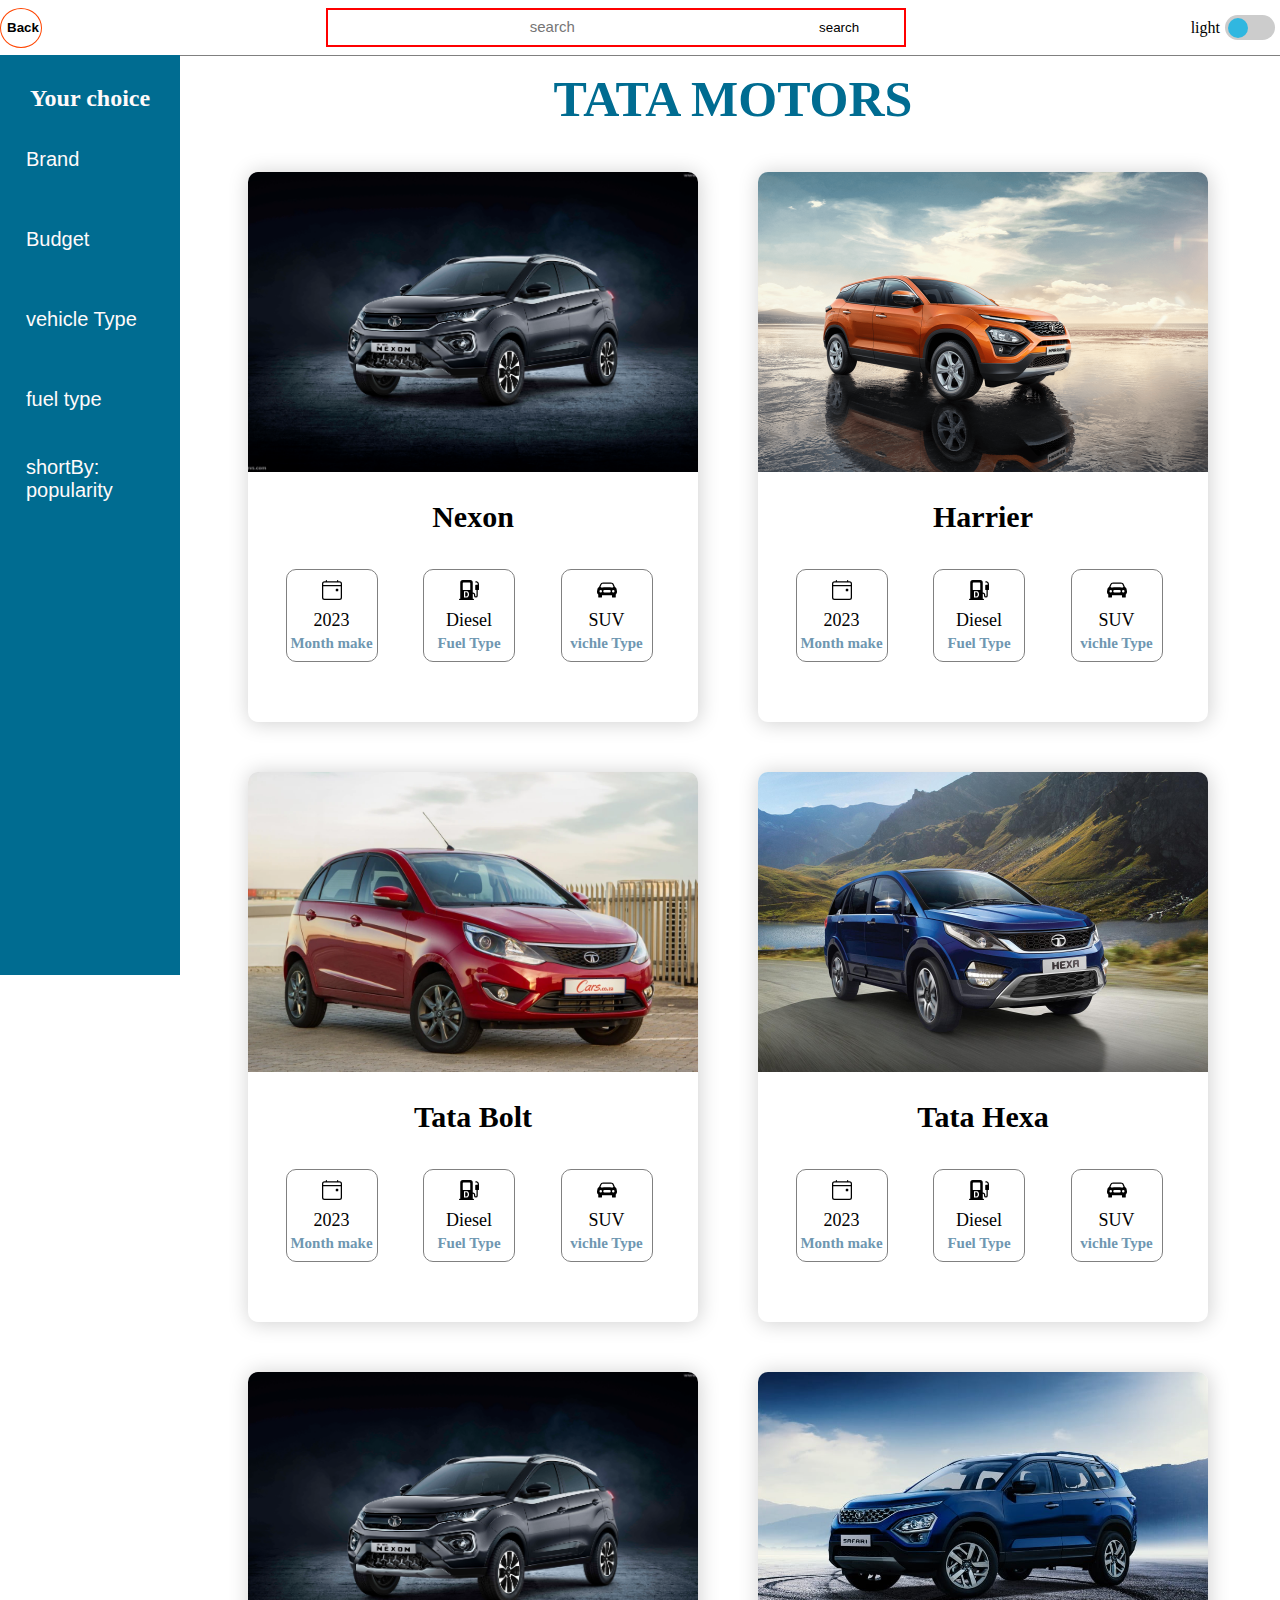
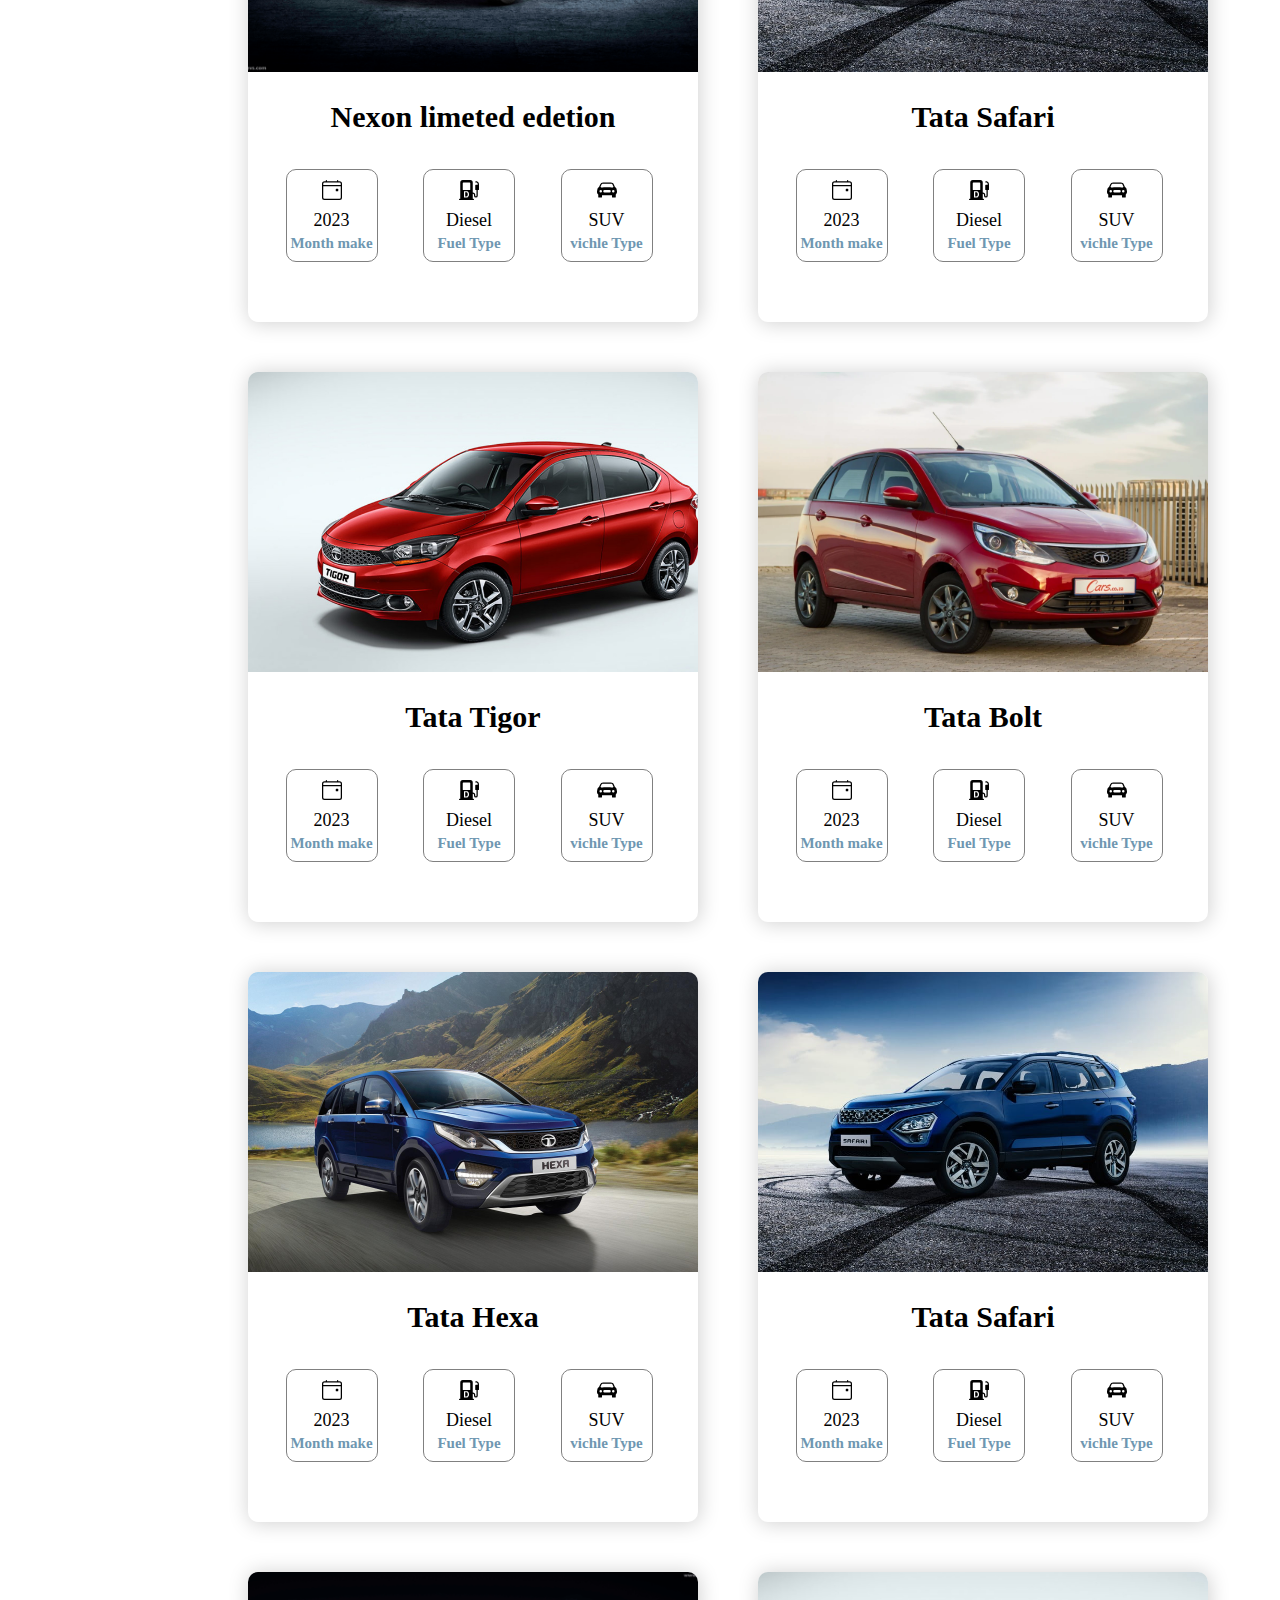
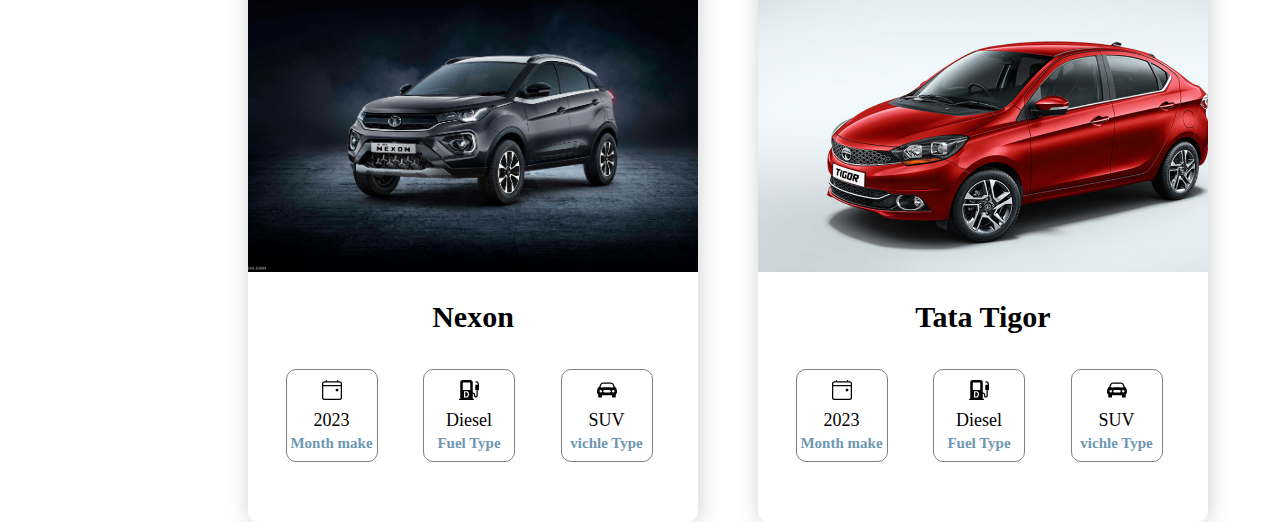
==== commit db6e8877: "css changes" ====
--- a/newcar.html
+++ b/newcar.html
@@ -37,7 +37,7 @@
         <div class="cars">
           <img src="Tata-Nexon.jpg" alt="" />
           <h2>Nexon</h2>
-          <h3>7lakch RS</h3>
+          
 
           <div class="vicle-info">
             <div id="month">
@@ -100,7 +100,7 @@
           <img src="tata harrier.png" alt="" />
         
           <h2>Harrier</h2>
-          <h3>23lakh RS</h3>
+      
           <div class="vicle-info">
             <div id="month">
               <svg
--- a/newcar.css
+++ b/newcar.css
@@ -51,6 +51,12 @@
 
 
 @media screen and (max-width :600px) {
+
+
+  .header {
+    display: none;
+   
+  }
   .search-bar {
   
     border: solid red 2px;
@@ -162,7 +168,7 @@
   background: transparent;
 }
 .contain {
- 
+
   display: grid;
   grid-template-columns: repeat(2, 460px);
   grid-gap: 50px;
@@ -251,30 +257,30 @@
   align-items: center;
    justify-content: center;
    margin-left: 0px;
-   font-size: 20px;
+   font-size: 18px;
    border:  solid red 2px;
   }
 
   .contain {
  
     display: grid;
-    grid-template-columns: repeat(1, 260px);
+    grid-template-columns: repeat(1, 340px);
     grid-gap: 50px;
-   float: right;
+   float: "";
     margin-top: 10px;
     margin-right:  0px;
-   
+   justify-content: center;
     /* float: right; */
-    /* border: solid red 2px; */
+    border: solid red 2px;
    width: 100% ;
     height: max-content;
   }
   .cars {
 
     border-radius: 10px;
-    width: 250px;
+    width: 340px;
     text-align: center;
-    height: 550px;
+    height: 450px;
   
     /* border: solid red 2px; */
     box-shadow: 1px 1px 20px 1px lightgray;
@@ -283,8 +289,13 @@
     border-top-left-radius: 10px;
     border-top-right-radius: 10px;
     object-fit: cover;
-    width: 250px;
-    height: 300px;
-  }
-
-}
+    width: 340px;
+    height: 250px;
+  }
+  .cars h2{
+    font-size: 25px;
+    max-inline-size: 550px;
+    font-family: Georgia, 'Times New Roman', Times, serif;
+    /* border: solid red 2px; */
+  }
+}
